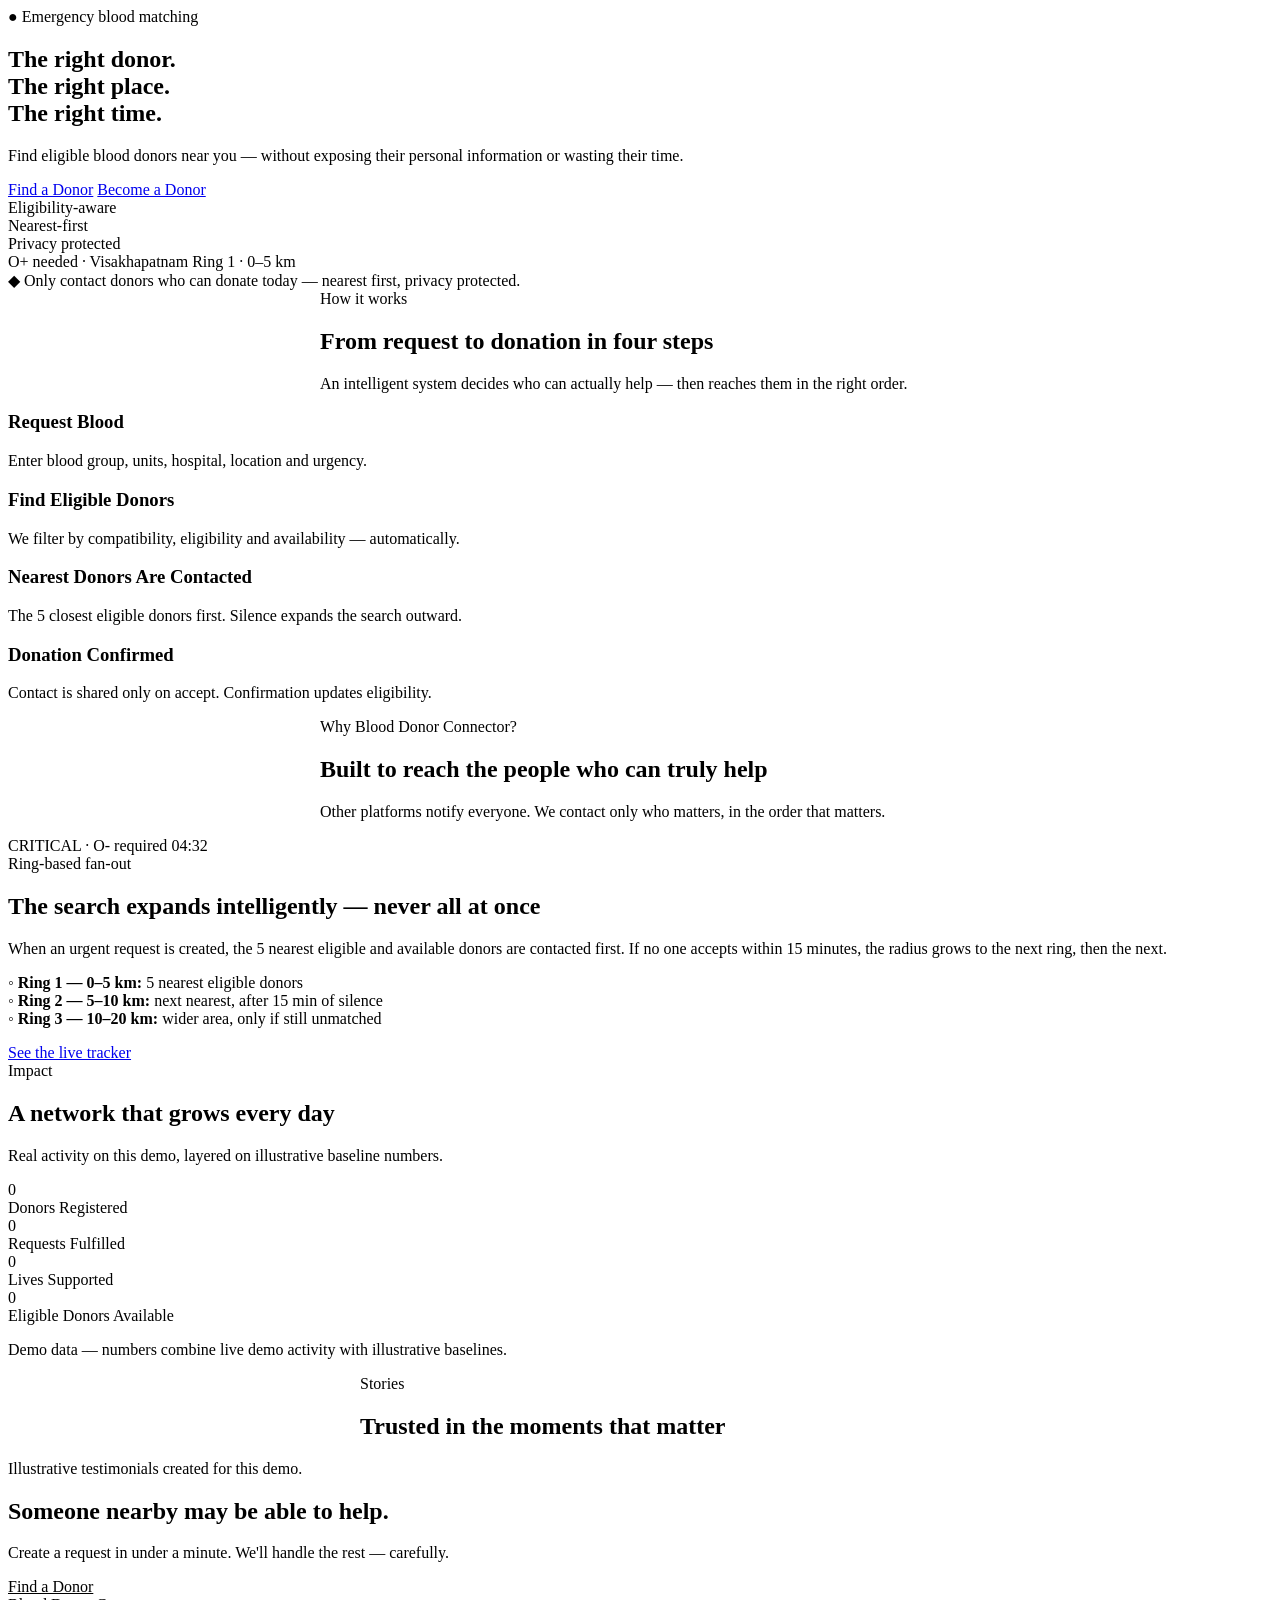
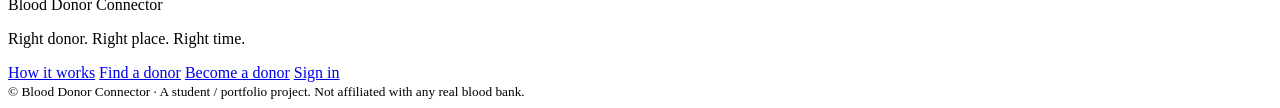
==== frontend/index.html @ a964b826 "Blood Donor Connector: intelligent emergency blood-matching platform Full-stack app: Flask + SQLAlch" ====
<!DOCTYPE html>
<html lang="en">
<head>
  <meta charset="UTF-8" />
  <meta name="viewport" content="width=device-width, initial-scale=1" />
  <meta name="description" content="Blood Donor Connector finds eligible blood donors near you — nearest first, privacy protected. Only contact donors who can donate today." />
  <meta name="color-scheme" content="light dark" />
  <title>Blood Donor Connector — Right donor. Right place. Right time.</title>
  <link rel="icon" href="data:image/svg+xml,%3Csvg xmlns='http://www.w3.org/2000/svg' viewBox='0 0 24 24'%3E%3Cpath d='M12 2S5 10 5 15a7 7 0 0 0 14 0C19 10 12 2 12 2Z' fill='%23c2132c'/%3E%3C/svg%3E" />
  <link rel="preconnect" href="https://fonts.googleapis.com" />
  <link rel="preconnect" href="https://fonts.gstatic.com" crossorigin />
  <link href="https://fonts.googleapis.com/css2?family=Inter:wght@400;500;600;700&family=Manrope:wght@600;700;800&display=swap" rel="stylesheet" />
  <link rel="stylesheet" href="/css/style.css" />
  <link rel="stylesheet" href="/css/pages.css" />
  <link rel="stylesheet" href="/css/responsive.css" />
</head>
<body>
  <header class="nav" id="nav"></header>

  <main>
    <!-- HERO -->
    <section class="hero">
      <div class="container hero__grid">
        <div>
          <span class="eyebrow" data-reveal>● Emergency blood matching</span>
          <h1 class="hero__title" data-reveal data-reveal-delay="60">
            The right donor.<br />The right place.<br /><span class="accent">The right time.</span>
          </h1>
          <p class="hero__lead" data-reveal data-reveal-delay="120">
            Find eligible blood donors near you — without exposing their personal
            information or wasting their time.
          </p>
          <div class="hero__cta" data-reveal data-reveal-delay="180">
            <a class="btn btn--primary btn--lg" href="/request.html">Find a Donor</a>
            <a class="btn btn--ghost btn--lg" href="/register.html">Become a Donor</a>
          </div>
          <div class="hero__trust" data-reveal data-reveal-delay="240">
            <div id="trustEligible">Eligibility-aware</div>
            <div>Nearest-first</div>
            <div>Privacy protected</div>
          </div>
        </div>

        <div class="hero__visual" data-reveal>
          <div class="hero__visual-head">
            <span class="badge badge--crit"><span class="live-dot"></span> O+ needed · Visakhapatnam</span>
            <span class="badge">Ring 1 · 0–5 km</span>
          </div>
          <div id="heroRing"></div>
          <div class="usp-strip">
            <span aria-hidden="true">◆</span>
            Only contact donors who can donate today — nearest first, privacy protected.
          </div>
        </div>
      </div>
    </section>

    <!-- HOW IT WORKS -->
    <section class="section" id="how">
      <div class="container">
        <header class="stack text-center" style="max-width:640px;margin-inline:auto" data-reveal>
          <span class="eyebrow">How it works</span>
          <h2>From request to donation in four steps</h2>
          <p>An intelligent system decides who can actually help — then reaches them in the right order.</p>
        </header>
        <div class="steps" style="margin-top:var(--sp-10)">
          <article class="step" data-reveal>
            <span class="step__num"></span>
            <div class="step__icon" id="s1"></div>
            <h3>Request Blood</h3>
            <p>Enter blood group, units, hospital, location and urgency.</p>
            <span class="step__connector"></span>
          </article>
          <article class="step" data-reveal data-reveal-delay="80">
            <span class="step__num"></span>
            <div class="step__icon" id="s2"></div>
            <h3>Find Eligible Donors</h3>
            <p>We filter by compatibility, eligibility and availability — automatically.</p>
            <span class="step__connector"></span>
          </article>
          <article class="step" data-reveal data-reveal-delay="160">
            <span class="step__num"></span>
            <div class="step__icon" id="s3"></div>
            <h3>Nearest Donors Are Contacted</h3>
            <p>The 5 closest eligible donors first. Silence expands the search outward.</p>
            <span class="step__connector"></span>
          </article>
          <article class="step" data-reveal data-reveal-delay="240">
            <span class="step__num"></span>
            <div class="step__icon" id="s4"></div>
            <h3>Donation Confirmed</h3>
            <p>Contact is shared only on accept. Confirmation updates eligibility.</p>
          </article>
        </div>
      </div>
    </section>

    <!-- WHY -->
    <section class="section" style="background:var(--bg-elevated);border-block:1px solid var(--border)">
      <div class="container">
        <header class="stack text-center" style="max-width:640px;margin-inline:auto" data-reveal>
          <span class="eyebrow">Why Blood Donor Connector?</span>
          <h2>Built to reach the people who can truly help</h2>
          <p>Other platforms notify everyone. We contact only who matters, in the order that matters.</p>
        </header>
        <div class="features" style="margin-top:var(--sp-10)" id="featureGrid"></div>
      </div>
    </section>

    <!-- EMERGENCY MATCHING VISUALISATION -->
    <section class="section" id="matching">
      <div class="container layout-2col" style="align-items:center">
        <div class="card card--pad-lg" data-reveal>
          <div class="spread" style="margin-bottom:var(--sp-4)">
            <span class="badge badge--crit"><span class="live-dot"></span> CRITICAL · O- required</span>
            <span class="countdown is-crit" style="font-size:var(--fs-lg)" id="vizClock">04:32</span>
          </div>
          <div id="vizRing"></div>
        </div>
        <div class="stack" data-reveal data-reveal-delay="120">
          <span class="eyebrow">Ring-based fan-out</span>
          <h2>The search expands intelligently — never all at once</h2>
          <p>
            When an urgent request is created, the 5 nearest eligible and available
            donors are contacted first. If no one accepts within 15 minutes, the
            radius grows to the next ring, then the next.
          </p>
          <ul class="stack" style="list-style:none;padding:0;margin-top:var(--sp-2)">
            <li class="donor-card__row">◦ <b>Ring 1 — 0–5 km:</b> 5 nearest eligible donors</li>
            <li class="donor-card__row">◦ <b>Ring 2 — 5–10 km:</b> next nearest, after 15 min of silence</li>
            <li class="donor-card__row">◦ <b>Ring 3 — 10–20 km:</b> wider area, only if still unmatched</li>
          </ul>
          <a class="btn btn--dark" href="/request.html" style="margin-top:var(--sp-4);align-self:flex-start">
            See the live tracker
          </a>
        </div>
      </div>
    </section>

    <!-- IMPACT -->
    <section class="section">
      <div class="container">
        <div class="impact" data-reveal>
          <header class="stack" style="max-width:560px">
            <span class="eyebrow" style="color:var(--crimson-300)">Impact</span>
            <h2>A network that grows every day</h2>
            <p>Real activity on this demo, layered on illustrative baseline numbers.</p>
          </header>
          <div class="impact__grid">
            <div><div class="impact__value" data-count="0" id="impDonors">0</div><div class="impact__label">Donors Registered</div></div>
            <div><div class="impact__value" data-count="0" id="impFulfilled">0</div><div class="impact__label">Requests Fulfilled</div></div>
            <div><div class="impact__value" data-count="0" id="impLives">0</div><div class="impact__label">Lives Supported</div></div>
            <div><div class="impact__value" data-count="0" id="impEligible">0</div><div class="impact__label">Eligible Donors Available</div></div>
          </div>
          <p class="impact__demo">Demo data — numbers combine live demo activity with illustrative baselines.</p>
        </div>
      </div>
    </section>

    <!-- TESTIMONIALS -->
    <section class="section" style="background:var(--bg-elevated);border-block:1px solid var(--border)">
      <div class="container">
        <header class="stack text-center" style="max-width:560px;margin-inline:auto" data-reveal>
          <span class="eyebrow">Stories</span>
          <h2>Trusted in the moments that matter</h2>
        </header>
        <div class="quotes" style="margin-top:var(--sp-10)" id="quoteGrid"></div>
        <p class="text-center muted" style="font-size:var(--fs-xs);margin-top:var(--sp-6)">
          Illustrative testimonials created for this demo.
        </p>
      </div>
    </section>

    <!-- FINAL CTA -->
    <section class="section">
      <div class="container">
        <div class="final-cta" data-reveal>
          <h2>Someone nearby may be able to help.</h2>
          <p>Create a request in under a minute. We'll handle the rest — carefully.</p>
          <a class="btn btn--lg" style="background:#fff;color:var(--crimson-700)" href="/request.html">Find a Donor</a>
        </div>
      </div>
    </section>
  </main>

  <footer class="footer">
    <div class="container footer__grid">
      <div class="stack">
        <span class="brand"><span class="brand__mark" id="footMark"></span> Blood Donor Connector</span>
        <p style="max-width:34ch;font-size:var(--fs-sm)">Right donor. Right place. Right time.</p>
      </div>
      <nav class="cluster" style="gap:var(--sp-6)">
        <a href="/index.html#how">How it works</a>
        <a href="/search.html">Find a donor</a>
        <a href="/register.html">Become a donor</a>
        <a href="/login.html">Sign in</a>
      </nav>
    </div>
    <div class="container" style="margin-top:var(--sp-6)">
      <small class="muted">© <span id="year"></span> Blood Donor Connector · A student / portfolio project. Not affiliated with any real blood bank.</small>
    </div>
  </footer>

  <script src="/js/config.js"></script>
  <script src="/js/icons.js"></script>
  <script src="/js/api.js"></script>
  <script src="/js/ui.js"></script>
  <script src="/js/auth.js"></script>
  <script src="/js/notifications.js"></script>
  <script src="/js/ringmap.js"></script>
  <script src="/js/landing.js"></script>
</body>
</html>
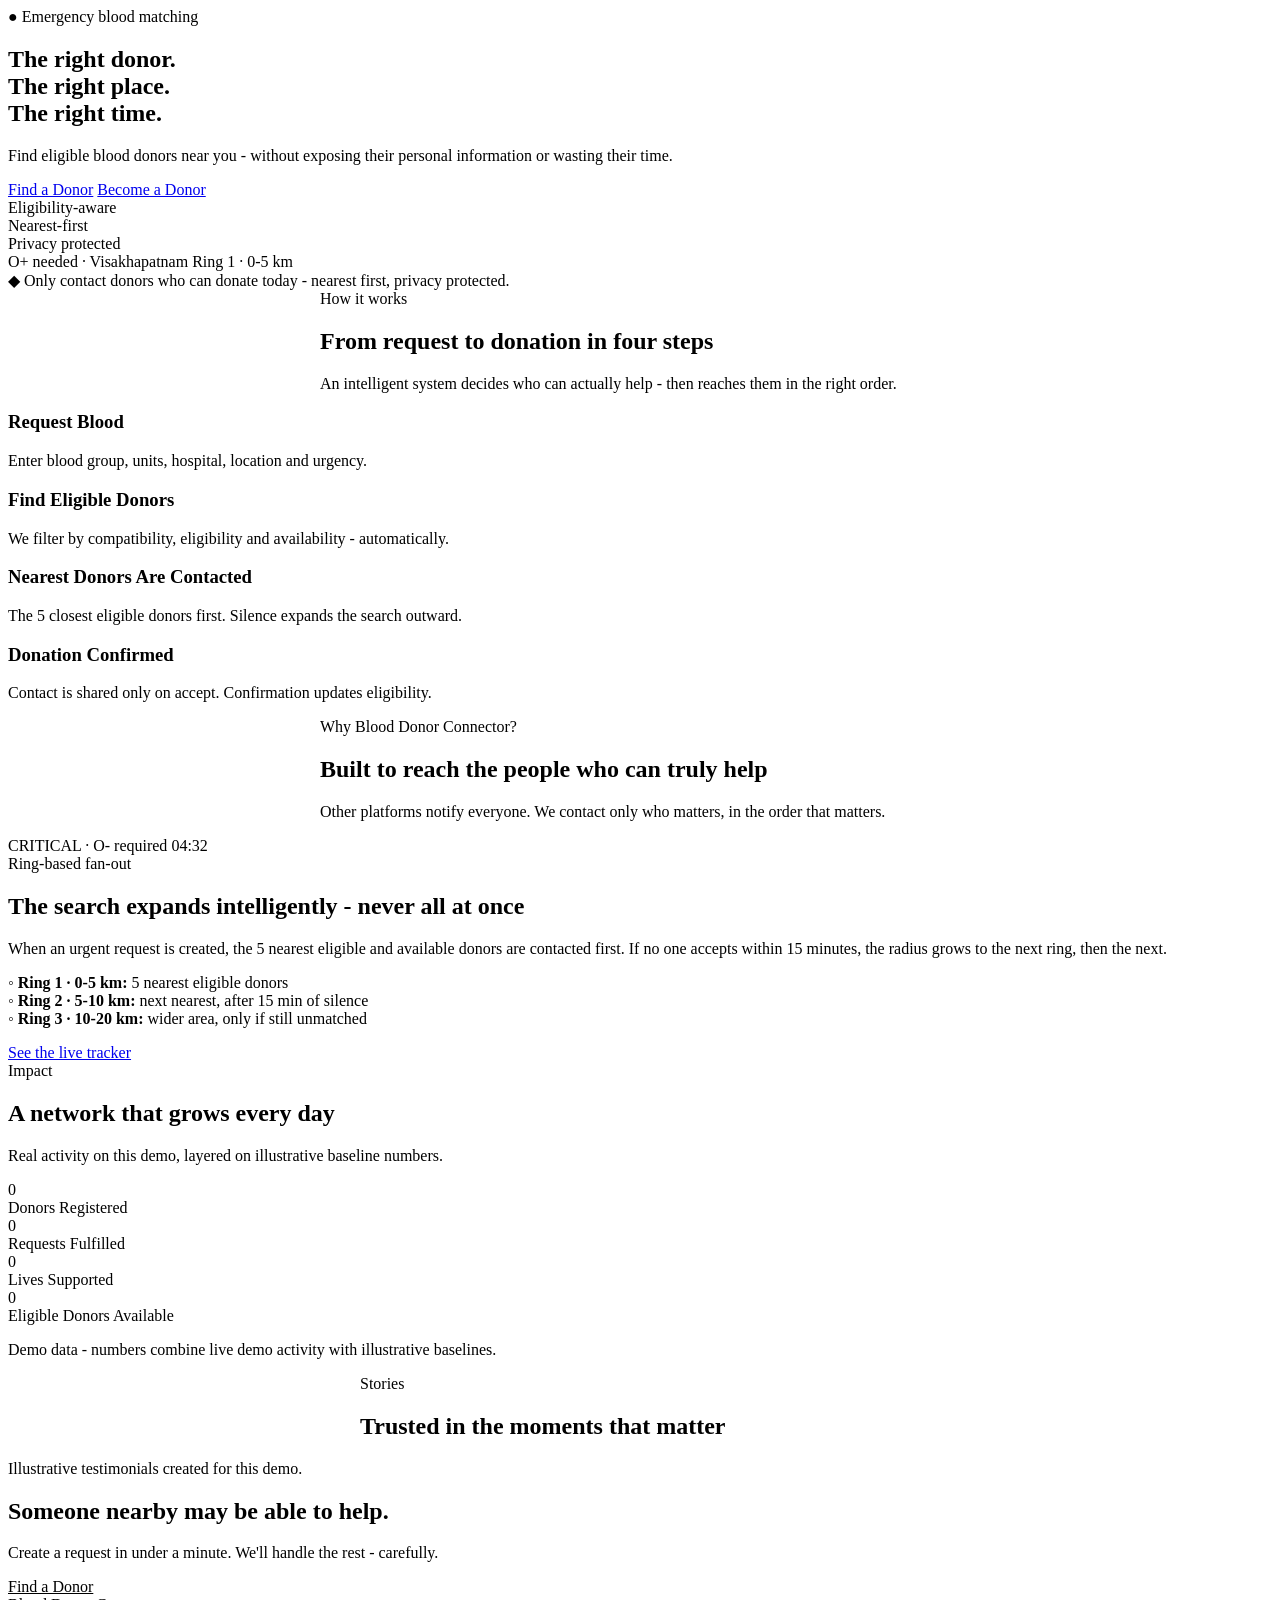
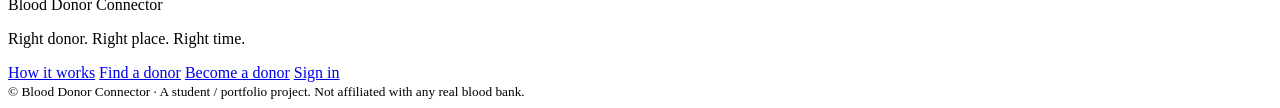
==== commit 795541f9: "Replace em/en dashes with single hyphens throughout" ====
--- a/frontend/index.html
+++ b/frontend/index.html
@@ -3,9 +3,9 @@
 <head>
   <meta charset="UTF-8" />
   <meta name="viewport" content="width=device-width, initial-scale=1" />
-  <meta name="description" content="Blood Donor Connector finds eligible blood donors near you — nearest first, privacy protected. Only contact donors who can donate today." />
+  <meta name="description" content="Blood Donor Connector finds eligible blood donors near you - nearest first, privacy protected. Only contact donors who can donate today." />
   <meta name="color-scheme" content="light dark" />
-  <title>Blood Donor Connector — Right donor. Right place. Right time.</title>
+  <title>Blood Donor Connector - Right donor. Right place. Right time.</title>
   <link rel="icon" href="data:image/svg+xml,%3Csvg xmlns='http://www.w3.org/2000/svg' viewBox='0 0 24 24'%3E%3Cpath d='M12 2S5 10 5 15a7 7 0 0 0 14 0C19 10 12 2 12 2Z' fill='%23c2132c'/%3E%3C/svg%3E" />
   <link rel="preconnect" href="https://fonts.googleapis.com" />
   <link rel="preconnect" href="https://fonts.gstatic.com" crossorigin />
@@ -27,7 +27,7 @@
             The right donor.<br />The right place.<br /><span class="accent">The right time.</span>
           </h1>
           <p class="hero__lead" data-reveal data-reveal-delay="120">
-            Find eligible blood donors near you — without exposing their personal
+            Find eligible blood donors near you - without exposing their personal
             information or wasting their time.
           </p>
           <div class="hero__cta" data-reveal data-reveal-delay="180">
@@ -44,12 +44,12 @@
         <div class="hero__visual" data-reveal>
           <div class="hero__visual-head">
             <span class="badge badge--crit"><span class="live-dot"></span> O+ needed · Visakhapatnam</span>
-            <span class="badge">Ring 1 · 0–5 km</span>
+            <span class="badge">Ring 1 · 0-5 km</span>
           </div>
           <div id="heroRing"></div>
           <div class="usp-strip">
             <span aria-hidden="true">◆</span>
-            Only contact donors who can donate today — nearest first, privacy protected.
+            Only contact donors who can donate today - nearest first, privacy protected.
           </div>
         </div>
       </div>
@@ -61,7 +61,7 @@
         <header class="stack text-center" style="max-width:640px;margin-inline:auto" data-reveal>
           <span class="eyebrow">How it works</span>
           <h2>From request to donation in four steps</h2>
-          <p>An intelligent system decides who can actually help — then reaches them in the right order.</p>
+          <p>An intelligent system decides who can actually help - then reaches them in the right order.</p>
         </header>
         <div class="steps" style="margin-top:var(--sp-10)">
           <article class="step" data-reveal>
@@ -75,7 +75,7 @@
             <span class="step__num"></span>
             <div class="step__icon" id="s2"></div>
             <h3>Find Eligible Donors</h3>
-            <p>We filter by compatibility, eligibility and availability — automatically.</p>
+            <p>We filter by compatibility, eligibility and availability - automatically.</p>
             <span class="step__connector"></span>
           </article>
           <article class="step" data-reveal data-reveal-delay="160">
@@ -119,16 +119,16 @@
         </div>
         <div class="stack" data-reveal data-reveal-delay="120">
           <span class="eyebrow">Ring-based fan-out</span>
-          <h2>The search expands intelligently — never all at once</h2>
+          <h2>The search expands intelligently - never all at once</h2>
           <p>
             When an urgent request is created, the 5 nearest eligible and available
             donors are contacted first. If no one accepts within 15 minutes, the
             radius grows to the next ring, then the next.
           </p>
           <ul class="stack" style="list-style:none;padding:0;margin-top:var(--sp-2)">
-            <li class="donor-card__row">◦ <b>Ring 1 — 0–5 km:</b> 5 nearest eligible donors</li>
-            <li class="donor-card__row">◦ <b>Ring 2 — 5–10 km:</b> next nearest, after 15 min of silence</li>
-            <li class="donor-card__row">◦ <b>Ring 3 — 10–20 km:</b> wider area, only if still unmatched</li>
+            <li class="donor-card__row">◦ <b>Ring 1 · 0-5 km:</b> 5 nearest eligible donors</li>
+            <li class="donor-card__row">◦ <b>Ring 2 · 5-10 km:</b> next nearest, after 15 min of silence</li>
+            <li class="donor-card__row">◦ <b>Ring 3 · 10-20 km:</b> wider area, only if still unmatched</li>
           </ul>
           <a class="btn btn--dark" href="/request.html" style="margin-top:var(--sp-4);align-self:flex-start">
             See the live tracker
@@ -152,7 +152,7 @@
             <div><div class="impact__value" data-count="0" id="impLives">0</div><div class="impact__label">Lives Supported</div></div>
             <div><div class="impact__value" data-count="0" id="impEligible">0</div><div class="impact__label">Eligible Donors Available</div></div>
           </div>
-          <p class="impact__demo">Demo data — numbers combine live demo activity with illustrative baselines.</p>
+          <p class="impact__demo">Demo data - numbers combine live demo activity with illustrative baselines.</p>
         </div>
       </div>
     </section>
@@ -176,7 +176,7 @@
       <div class="container">
         <div class="final-cta" data-reveal>
           <h2>Someone nearby may be able to help.</h2>
-          <p>Create a request in under a minute. We'll handle the rest — carefully.</p>
+          <p>Create a request in under a minute. We'll handle the rest - carefully.</p>
           <a class="btn btn--lg" style="background:#fff;color:var(--crimson-700)" href="/request.html">Find a Donor</a>
         </div>
       </div>
